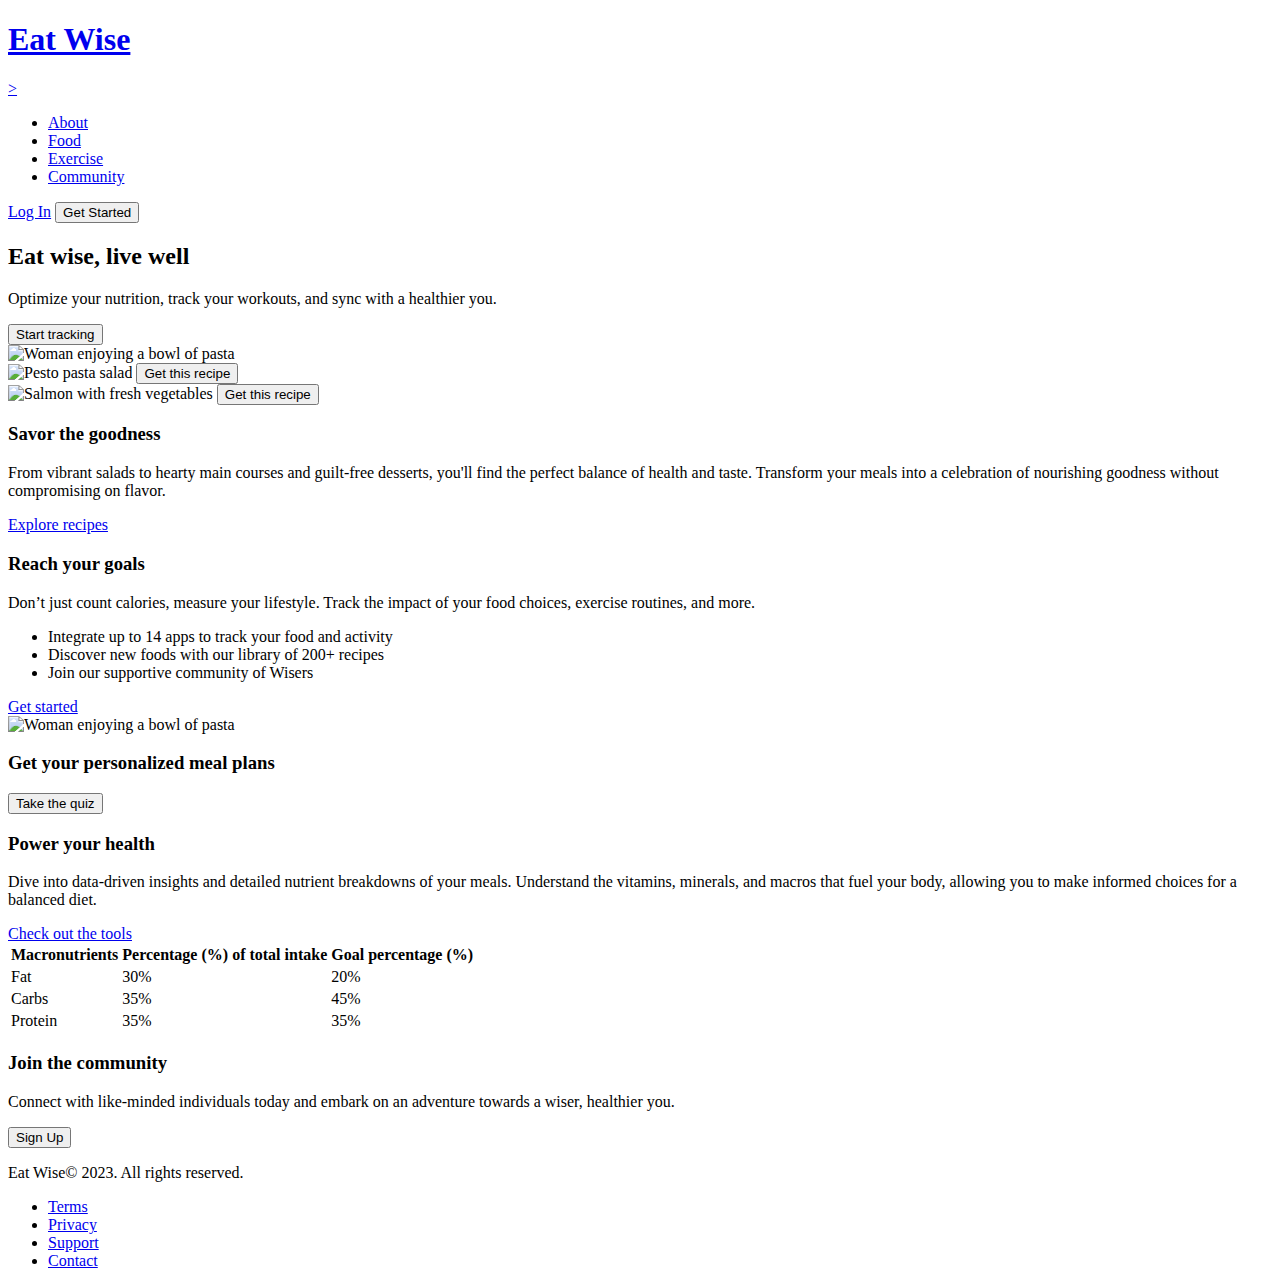
==== pages/index.html @ 027ab9b4 "initial commit" ====
<!DOCTYPE html>
<html lang="en">
<head>
    <meta charset="UTF-8">
    <meta name="viewport" content="width=device-width, initial-scale=1.0">
    <title>Eat Wise</title>
    <link rel="stylesheet" href="../styles.css"/>
    <script src="https://kit.fontawesome.com/c08bc4236f.js" crossorigin="anonymous"></script>
</head>
<body>
    <nav>
        <a href="index.html"><h1>Eat Wise</h1>></a>
        <ul>
            <li class="nav-link"><a href="#">About</a></li>
            <li class="nav-link"><a href="#">Food</a></li>
            <li class="nav-link"><a href="#">Exercise</a></li>
            <li class="nav-link"><a href="#">Community</a></li>
        </ul>
        <div>
            <a href="login.html">Log In</a>
            <button class="secondary green" type="button" >Get Started</button>
        </div>
    </nav>
    <section id="hero" class="flex">
        <div>
            <h2>Eat wise, live well</h2>
            <p>Optimize your nutrition, track your workouts, and sync with a healthier you.</p>
            <button class="primary" type="button">Start tracking</button>
        </div>
        <img src="../imgs/hero.png" alt="Woman enjoying a bowl of pasta"/>
    </section>
    <section id="recipe" class="flex">
        <div>
            <div>
                <img src="" alt="Pesto pasta salad"/>
                <button class="secondary" type="button">Get this recipe</button>
            </div>
            <div>
                <img src="" alt="Salmon with fresh vegetables"/>
                <button class="secondary" type="button">Get this recipe</button>
            </div>
        </div>
        <div>
            <h3>Savor the goodness</h3>
            <p>From vibrant salads to hearty main courses and guilt-free desserts, you'll find the perfect balance of health and taste. Transform your meals into a celebration of nourishing goodness without compromising on flavor.</p>
            <a href="#">Explore recipes <i class="fa-solid fa-arrow-right"></i></a>
        </div>
    </section>
    <section class="flex">
        <div>
            <h3>Reach your goals</h3>
            <p>Don’t just count calories, measure your lifestyle. Track the impact of your food choices, exercise routines, and more.</p>
            <ul>
                <li>Integrate up to 14 apps to track your food and activity</li>
                <li>Discover new foods with our library of 200+ recipes</li>
                <li>Join our supportive community of Wisers</li>
            </ul>
            <a href="#">Get started <i class="fa-solid fa-arrow-right"></i></a>
        </div>
        <img src="../imgs/hero.png" alt="Woman enjoying a bowl of pasta"/>
    </section>
    <section id="quiz">
        <h3>Get your personalized meal plans</h3>
        <button class="secondary" type="button">Take the quiz <i class="fa-solid fa-arrow-right"></i></button>
    </section>
    <section id="data">
        <div>
            <h3>Power your health</h3>
            <p>Dive into data-driven insights and detailed nutrient breakdowns of your meals. Understand the vitamins, minerals, and macros that fuel your body, allowing you to make informed choices for a balanced diet.</p>
            <a href="#">Check out the tools <i class="fa-solid fa-arrow-right"></i></a>
        </div>
        <table>
            <thead>
                <th>Macronutrients</th>
                <th>Percentage (%) of total intake</th>
                <th>Goal percentage (%)</th>
            </thead>
            <tbody>
                <tr>
                    <td>Fat</td>
                    <td class="error">30%</td>
                    <td>20%</td>
                </tr>
                <tr>
                    <td>Carbs</td>
                    <td class="error">35%</td>
                    <td>45%</td>
                </tr>
                <tr>
                    <td>Protein</td>
                    <td class="success">35%</td>
                    <td>35%</td>
                </tr>
            </tbody>
        </table>
    </section>
    <section id="join">
        <h3>Join the community</h3>
        <p> Connect with like-minded individuals today and embark on an adventure towards a wiser, healthier you.</p>
        <button class="primary dark">Sign Up <i class="fa-solid fa-arrow-right"></i></button>
    </section>
</body>
<footer class="flex">
    <p><span class="bold">Eat Wise</span>© 2023. All rights reserved.</p>
    <ul>
        <li class="footer-link"><a href="#">Terms</a></li>
        <li class="footer-link"><a href="#">Privacy</a></li>
        <li class="footer-link"><a href="#">Support</a></li>
        <li class="footer-link"><a href="#">Contact</a></li>
    </ul>
</footer>
</html>
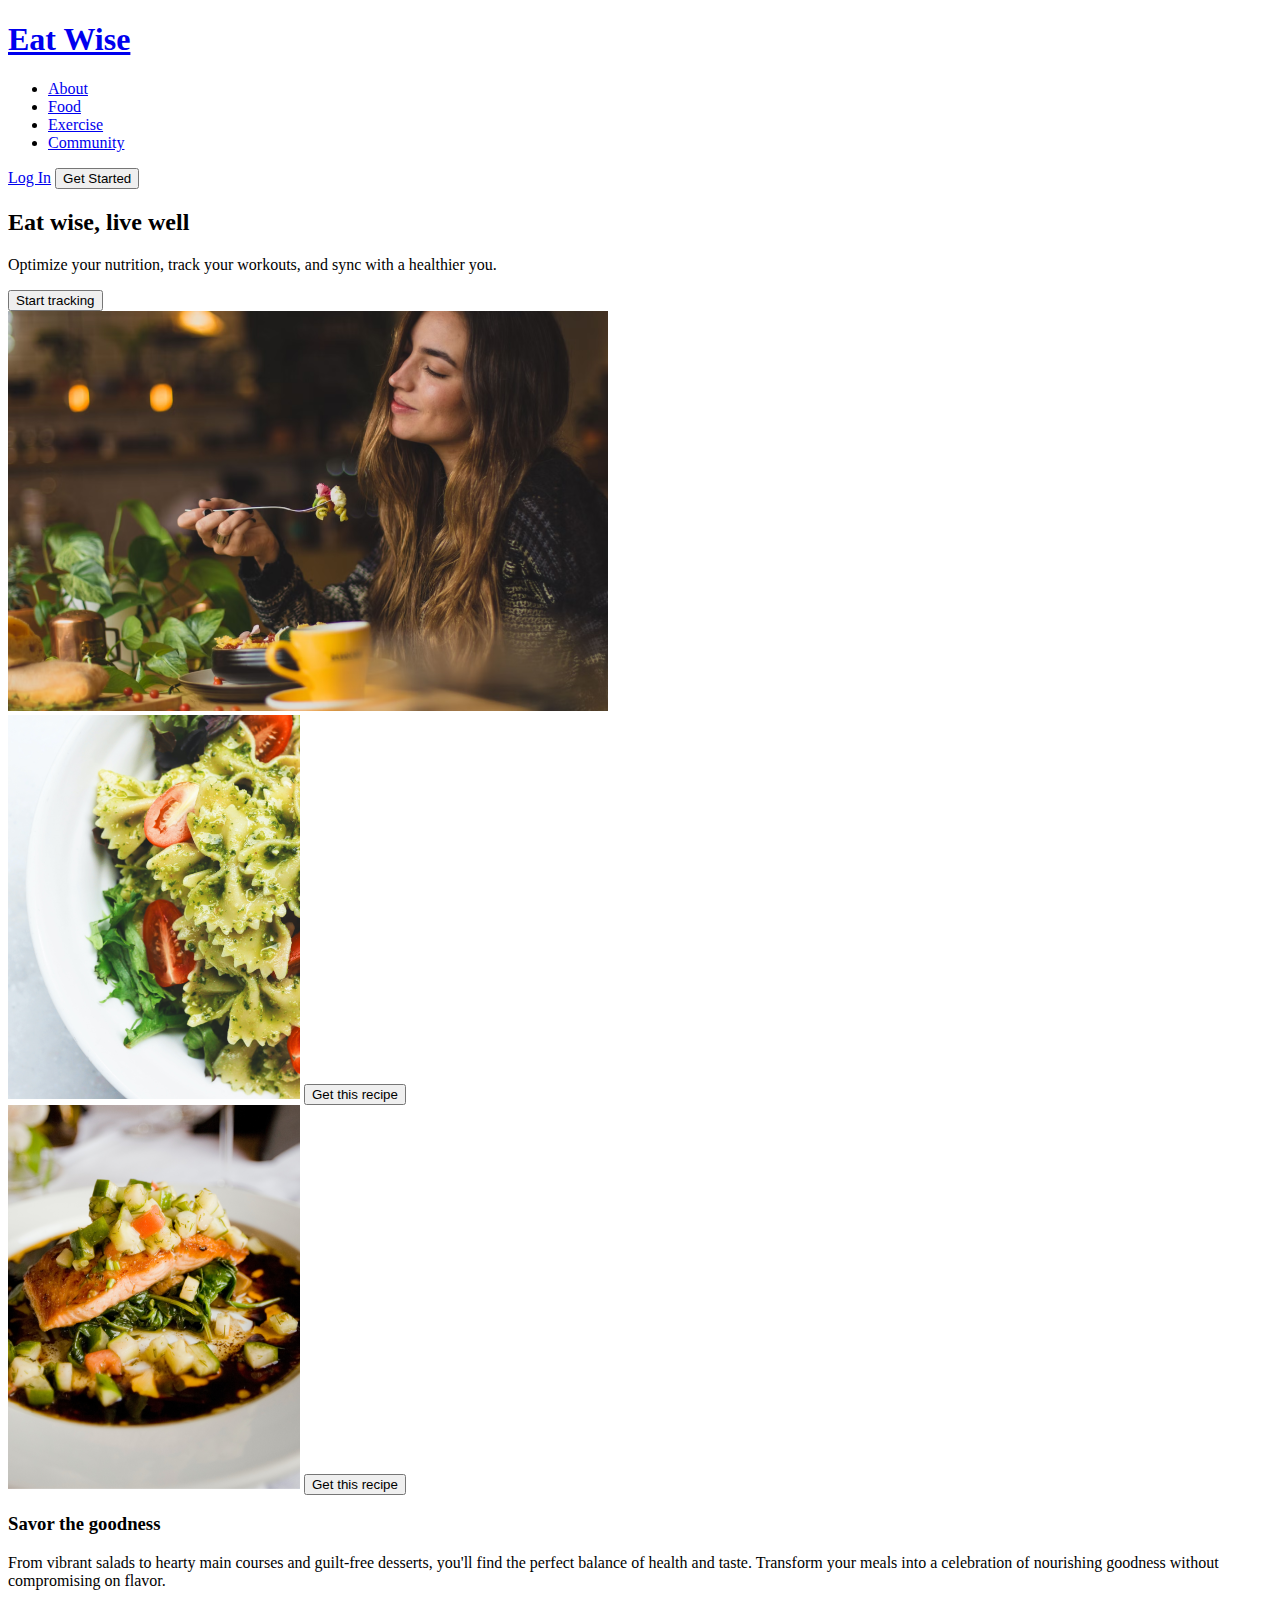
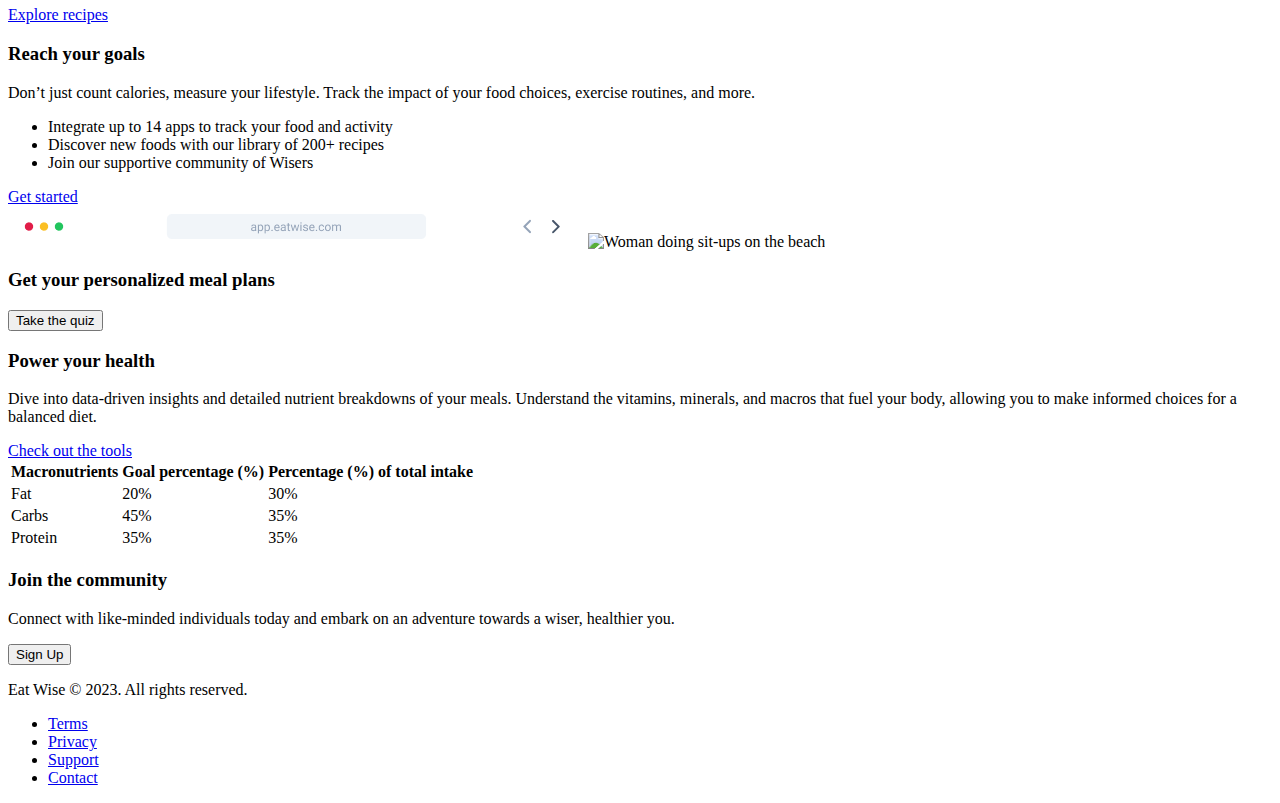
==== commit d0ee3227: "adjusted html for responsive css" ====
--- a/pages/index.html
+++ b/pages/index.html
@@ -5,108 +5,128 @@
     <meta name="viewport" content="width=device-width, initial-scale=1.0">
     <title>Eat Wise</title>
     <link rel="stylesheet" href="../styles.css"/>
+    <link rel="preconnect" href="https://fonts.googleapis.com">
+    <link rel="preconnect" href="https://fonts.gstatic.com" crossorigin>
+    <link href="https://fonts.googleapis.com/css2?family=Familjen+Grotesk:wght@400;500;600&family=Roboto:wght@400;500;700&display=swap" rel="stylesheet">
     <script src="https://kit.fontawesome.com/c08bc4236f.js" crossorigin="anonymous"></script>
 </head>
 <body>
-    <nav>
-        <a href="index.html"><h1>Eat Wise</h1>></a>
-        <ul>
-            <li class="nav-link"><a href="#">About</a></li>
-            <li class="nav-link"><a href="#">Food</a></li>
-            <li class="nav-link"><a href="#">Exercise</a></li>
-            <li class="nav-link"><a href="#">Community</a></li>
+    <nav class="flex">
+        <a href="index.html"><h1>Eat Wise</h1></a>
+        <ul id="nav-links" class="flex nav">
+            <li><a href="#">About</a></li>
+            <li><a href="#">Food</a></li>
+            <li><a href="#">Exercise</a></li>
+            <li><a href="#">Community</a></li>
         </ul>
-        <div>
+        <div class="buttons flex align-center">
             <a href="login.html">Log In</a>
             <button class="secondary green" type="button" >Get Started</button>
         </div>
     </nav>
-    <section id="hero" class="flex">
-        <div>
-            <h2>Eat wise, live well</h2>
-            <p>Optimize your nutrition, track your workouts, and sync with a healthier you.</p>
-            <button class="primary" type="button">Start tracking</button>
-        </div>
-        <img src="../imgs/hero.png" alt="Woman enjoying a bowl of pasta"/>
-    </section>
-    <section id="recipe" class="flex">
-        <div>
+    <main>
+        <section id="hero" class="flex align-center">
             <div>
-                <img src="" alt="Pesto pasta salad"/>
-                <button class="secondary" type="button">Get this recipe</button>
+                <h2>Eat wise, live well</h2>
+                <p>Optimize your nutrition, track your workouts, and sync with a healthier you.</p>
+                <button class="primary" type="button">Start tracking</button>
+            </div>
+            <div class="img-container">
+                <img src="../imgs/hero.png" alt="Woman enjoying a bowl of pasta"/>
+            </div>
+        </section>
+        <section id="recipe" class="flex align-center">
+            <div class="img-container flex">
+                <div>
+                    <img id="pasta" src="../imgs/pasta-salad.png" alt="Pesto pasta salad"/>
+                    <button class="secondary" type="button">Get this recipe</button>
+                </div>
+                <div>
+                    <img src="../imgs/salmon.png" alt="Salmon with fresh vegetables"/>
+                    <button class="secondary" type="button">Get this recipe</button>
+                </div>
             </div>
             <div>
-                <img src="" alt="Salmon with fresh vegetables"/>
-                <button class="secondary" type="button">Get this recipe</button>
+                <h3>Savor the goodness</h3>
+                <p>From vibrant salads to hearty main courses and guilt-free desserts, you'll find the perfect balance of health and taste. Transform your meals into a celebration of nourishing goodness without compromising on flavor.</p>
+                <a href="#">Explore recipes<i class="fa-solid fa-arrow-right"></i></a>
             </div>
-        </div>
-        <div>
-            <h3>Savor the goodness</h3>
-            <p>From vibrant salads to hearty main courses and guilt-free desserts, you'll find the perfect balance of health and taste. Transform your meals into a celebration of nourishing goodness without compromising on flavor.</p>
-            <a href="#">Explore recipes <i class="fa-solid fa-arrow-right"></i></a>
-        </div>
-    </section>
-    <section class="flex">
-        <div>
-            <h3>Reach your goals</h3>
-            <p>Don’t just count calories, measure your lifestyle. Track the impact of your food choices, exercise routines, and more.</p>
-            <ul>
-                <li>Integrate up to 14 apps to track your food and activity</li>
-                <li>Discover new foods with our library of 200+ recipes</li>
-                <li>Join our supportive community of Wisers</li>
-            </ul>
-            <a href="#">Get started <i class="fa-solid fa-arrow-right"></i></a>
-        </div>
-        <img src="../imgs/hero.png" alt="Woman enjoying a bowl of pasta"/>
-    </section>
-    <section id="quiz">
-        <h3>Get your personalized meal plans</h3>
-        <button class="secondary" type="button">Take the quiz <i class="fa-solid fa-arrow-right"></i></button>
-    </section>
-    <section id="data">
-        <div>
-            <h3>Power your health</h3>
-            <p>Dive into data-driven insights and detailed nutrient breakdowns of your meals. Understand the vitamins, minerals, and macros that fuel your body, allowing you to make informed choices for a balanced diet.</p>
-            <a href="#">Check out the tools <i class="fa-solid fa-arrow-right"></i></a>
-        </div>
-        <table>
-            <thead>
-                <th>Macronutrients</th>
-                <th>Percentage (%) of total intake</th>
-                <th>Goal percentage (%)</th>
-            </thead>
-            <tbody>
-                <tr>
-                    <td>Fat</td>
-                    <td class="error">30%</td>
-                    <td>20%</td>
-                </tr>
-                <tr>
-                    <td>Carbs</td>
-                    <td class="error">35%</td>
-                    <td>45%</td>
-                </tr>
-                <tr>
-                    <td>Protein</td>
-                    <td class="success">35%</td>
-                    <td>35%</td>
-                </tr>
-            </tbody>
-        </table>
-    </section>
-    <section id="join">
-        <h3>Join the community</h3>
-        <p> Connect with like-minded individuals today and embark on an adventure towards a wiser, healthier you.</p>
-        <button class="primary dark">Sign Up <i class="fa-solid fa-arrow-right"></i></button>
-    </section>
+        </section>
+        <section id="goals" class="flex align-center">
+            <div>
+                <h3>Reach your goals</h3>
+                <p>Don’t just count calories, measure your lifestyle. Track the impact of your food choices, exercise routines, and more.</p>
+                <ul id="selling-points">
+                    <li><i class="fa-solid fa-check"></i>Integrate up to 14 apps to track your food and activity</li>
+                    <li><i class="fa-solid fa-check"></i>Discover new foods with our library of 200+ recipes</li>
+                    <li><i class="fa-solid fa-check"></i>Join our supportive community of Wisers</li>
+                </ul>
+                <a href="#">Get started<i class="fa-solid fa-arrow-right"></i></a>
+            </div>
+            <div id="gif-container" class="img-container">
+                <img id="top-bar" src="../imgs/top-bar.png" alt=""/> <!-- Decorative img-->
+                <img id="gif" src="../imgs/sit-ups.gif" alt="Woman doing sit-ups on the beach"/>
+            </div>
+        </section>
+        <section id="quiz">
+            <div class="banner flex align-center">
+                <div>
+                    <h3>Get your personalized meal plans</h3>
+                    <button class="secondary" type="button">Take the quiz<i class="fa-solid fa-arrow-right"></i></button>            
+                </div>
+            </div>
+        </section>
+        <section id="data" class="flex align-center">
+            <div>
+                <h3>Power your health</h3>
+                <p>Dive into data-driven insights and detailed nutrient breakdowns of your meals. Understand the vitamins, minerals, and macros that fuel your body, allowing you to make informed choices for a balanced diet.</p>
+                <a href="#">Check out the tools<i class="fa-solid fa-arrow-right"></i></a>
+            </div>
+            <table>
+                <thead>
+                    <tr>
+                        <th>Macronutrients</th>
+                        <th>Goal percentage (%)</th>
+                        <th>Percentage (%) of total intake</th>
+                    </tr>
+                </thead>
+                <tbody>
+                    <tr>
+                        <td>Fat</td>
+                        <td>20%</td>
+                        <td class="error">30%</td>
+                    </tr>
+                    <tr>
+                        <td>Carbs</td>
+                        <td>45%</td>
+                        <td class="error">35%</td>
+                    </tr>
+                    <tr>
+                        <td>Protein</td>
+                        <td>35%</td>
+                        <td class="success">35%</td>
+                    </tr>
+                </tbody>
+            </table>
+        </section>
+        <section id="join">
+            <div class="banner flex align-center">
+                <div>
+                    <h3>Join the community</h3>
+                    <p> Connect with like-minded individuals today and embark on an adventure towards a wiser, healthier you.</p>
+                    <button class="primary dark">Sign Up<i class="fa-solid fa-arrow-right"></i></button>            
+                </div>
+            </div>
+        </section>
+    </main>
 </body>
-<footer class="flex">
-    <p><span class="bold">Eat Wise</span>© 2023. All rights reserved.</p>
-    <ul>
-        <li class="footer-link"><a href="#">Terms</a></li>
-        <li class="footer-link"><a href="#">Privacy</a></li>
-        <li class="footer-link"><a href="#">Support</a></li>
-        <li class="footer-link"><a href="#">Contact</a></li>
+<footer class="flex space-btw">
+    <p><span class="bold">Eat Wise </span>© 2023. All rights reserved.</p>
+    <ul id="footer-links" class="flex">
+        <li><a href="#">Terms</a></li>
+        <li><a href="#">Privacy</a></li>
+        <li><a href="#">Support</a></li>
+        <li><a href="#">Contact</a></li>
     </ul>
 </footer>
 </html>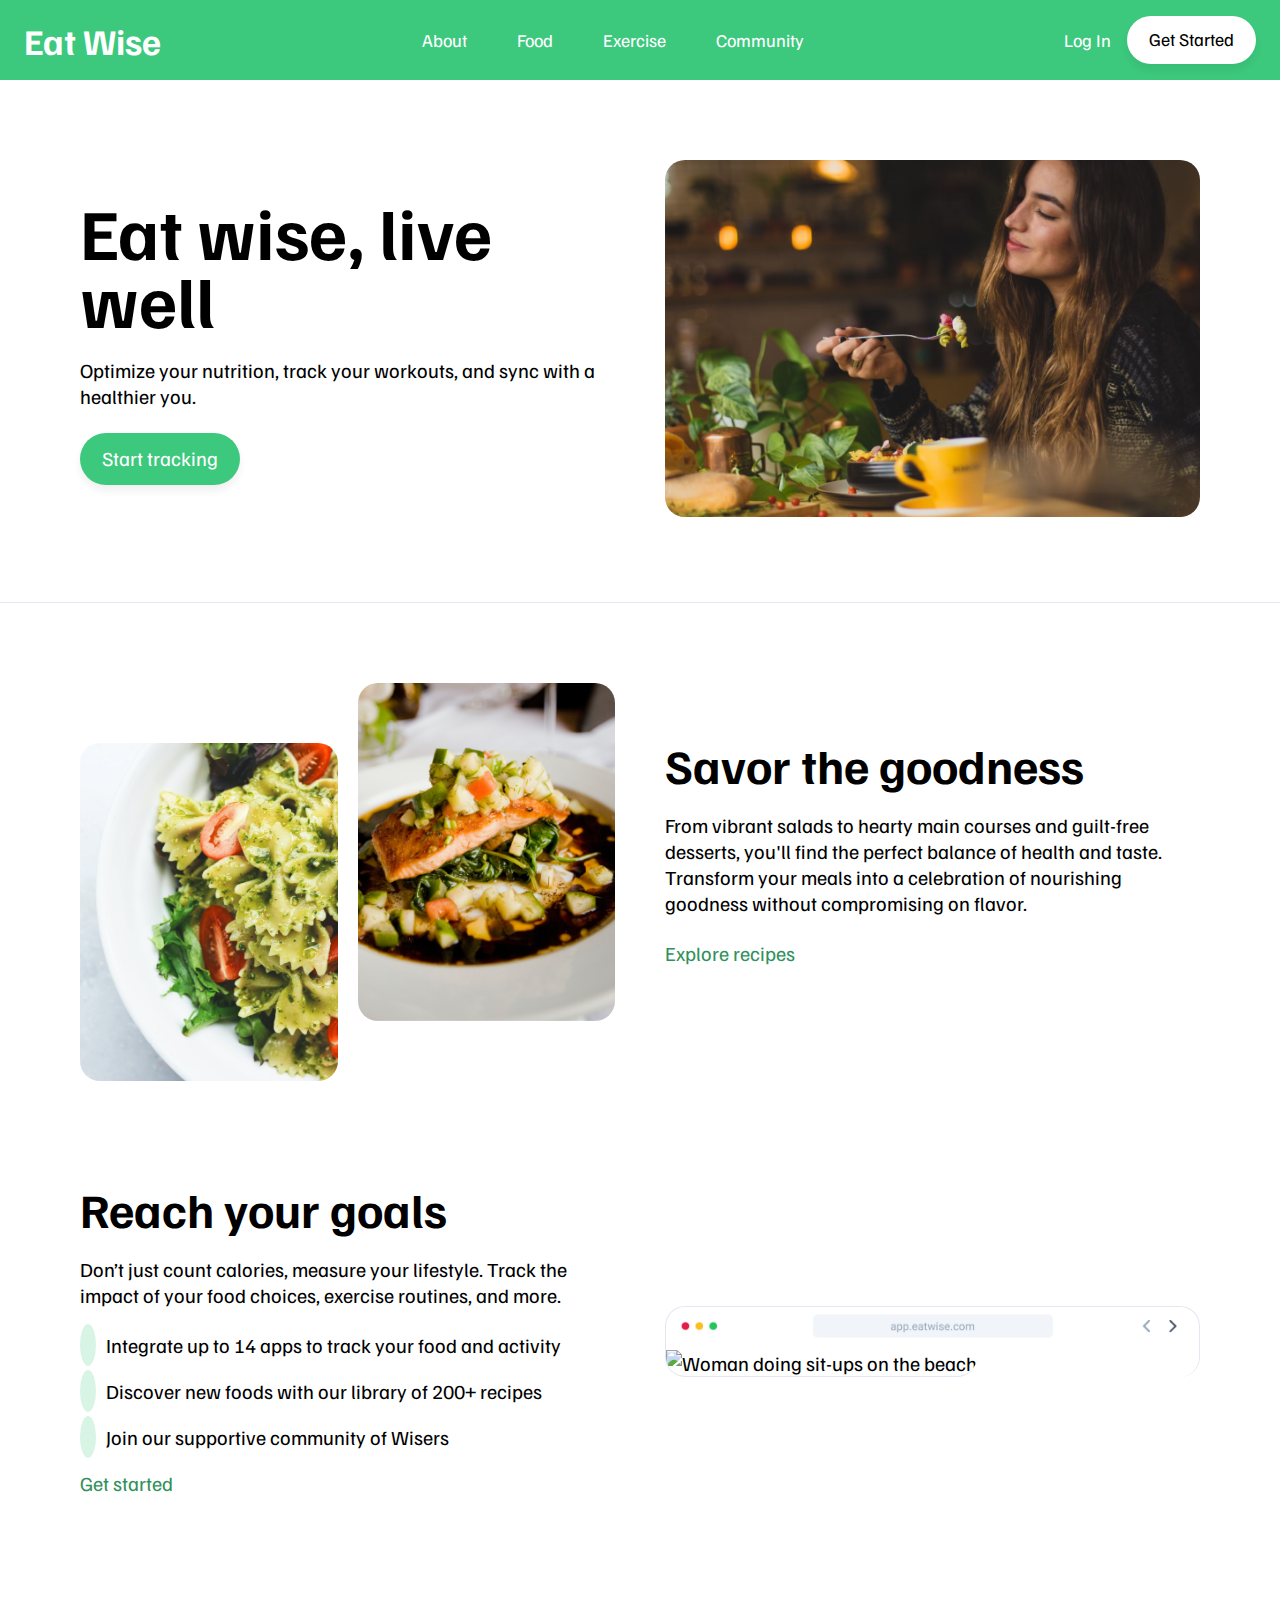
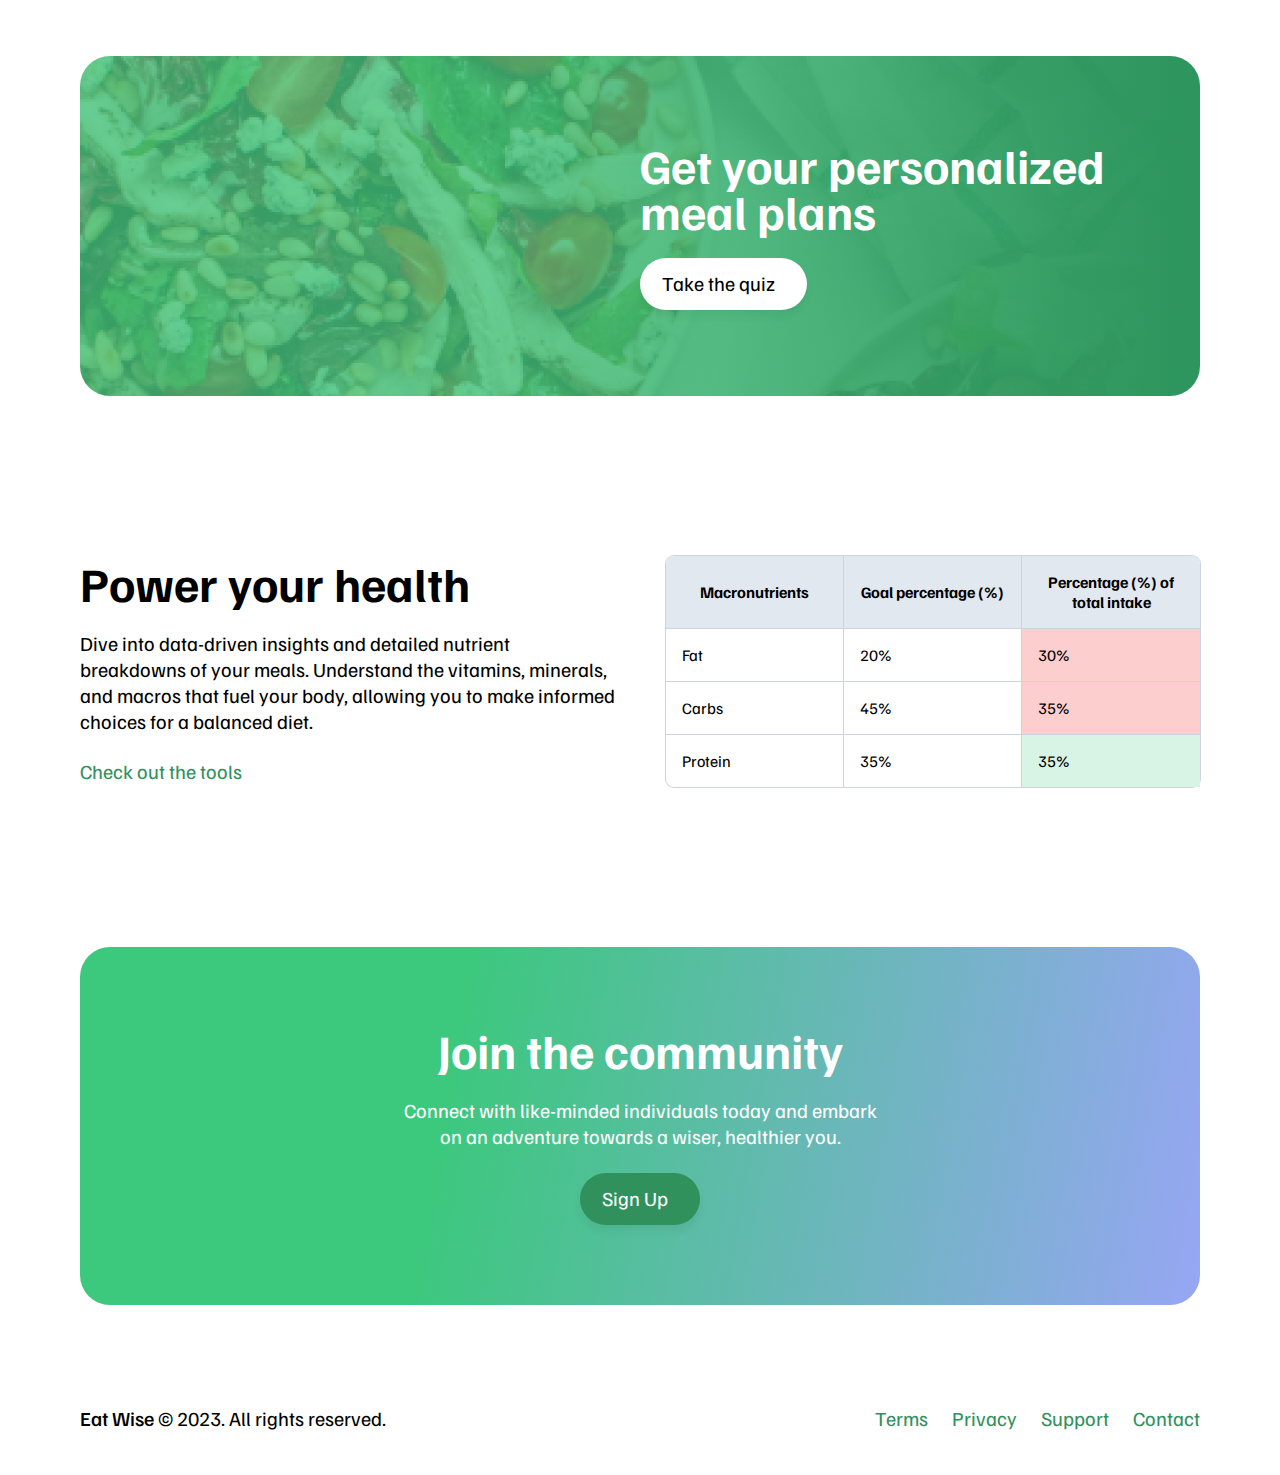
==== commit dbaa7a70: "adjust html for transitions and linked new pages" ====
--- a/pages/index.html
+++ b/pages/index.html
@@ -21,7 +21,7 @@
         </ul>
         <div class="buttons flex align-center">
             <a href="login.html">Log In</a>
-            <button class="secondary green" type="button" >Get Started</button>
+            <button class="secondary green" type="button" onclick="window.location.href = 'register.html'">Get Started</button>
         </div>
     </nav>
     <main>
@@ -36,14 +36,14 @@
             </div>
         </section>
         <section id="recipe" class="flex align-center">
-            <div class="img-container flex">
-                <div>
+            <div id="recipe-imgs" class="flex">
+                <div class="img-container">
                     <img id="pasta" src="../imgs/pasta-salad.png" alt="Pesto pasta salad"/>
-                    <button class="secondary" type="button">Get this recipe</button>
+                    <button class="secondary recipe" type="button">Get this recipe</button>
                 </div>
-                <div>
+                <div class="img-container">
                     <img src="../imgs/salmon.png" alt="Salmon with fresh vegetables"/>
-                    <button class="secondary" type="button">Get this recipe</button>
+                    <button class="secondary recipe" type="button">Get this recipe</button>
                 </div>
             </div>
             <div>
@@ -61,7 +61,7 @@
                     <li><i class="fa-solid fa-check"></i>Discover new foods with our library of 200+ recipes</li>
                     <li><i class="fa-solid fa-check"></i>Join our supportive community of Wisers</li>
                 </ul>
-                <a href="#">Get started<i class="fa-solid fa-arrow-right"></i></a>
+                <a href="register.html">Get started<i class="fa-solid fa-arrow-right"></i></a>
             </div>
             <div id="gif-container" class="img-container">
                 <img id="top-bar" src="../imgs/top-bar.png" alt=""/> <!-- Decorative img-->
@@ -114,7 +114,7 @@
                 <div>
                     <h3>Join the community</h3>
                     <p> Connect with like-minded individuals today and embark on an adventure towards a wiser, healthier you.</p>
-                    <button class="primary dark">Sign Up<i class="fa-solid fa-arrow-right"></i></button>            
+                    <button class="primary dark" type="button" onclick="window.location.href = 'register.html'">Sign Up<i class="fa-solid fa-arrow-right"></i></button>            
                 </div>
             </div>
         </section>
--- a/styles.css
+++ b/styles.css
@@ -0,0 +1,342 @@
+* {
+    margin: 0;
+    padding: 0;
+    box-sizing: border-box;
+}
+
+:root {
+    --black: #111;
+    --white: #fff;
+    --gray-light: #E2E8F0;
+    --gray: #CBD5E1;
+    --accent-green: #3CC87D;
+    --accent-green-dark: #31915C;
+    --accent-green-light: #D8F4E5;
+    --error-red-light: #FCCECE;
+}
+
+.sr-only {
+	border: 0 !important;
+	clip: rect(1px, 1px, 1px, 1px) !important;
+	-webkit-clip-path: inset(50%) !important;
+		clip-path: inset(50%) !important;
+	height: 1px !important;
+	margin: -1px !important;
+	overflow: hidden !important;
+	padding: 0 !important;
+	position: absolute !important;
+	width: 1px !important;
+	white-space: nowrap !important;
+}
+
+body, footer {
+    margin: 0 auto;
+}
+
+body, footer, button, input, select {
+    font-family: 'Familjen Grotesk', Roboto, sans-serif;
+}
+
+body, footer, button {
+    font-size: 20px;
+}
+
+main {
+    max-width: 1600px;
+}
+
+.flex {
+    display: flex;
+}
+
+.flex-col {
+    flex-direction: column;
+}
+
+.justify-center {
+    justify-content: center;
+}
+
+.space-btw {
+    justify-content: space-between;
+}
+
+.align-center {
+    align-items: center;
+}
+
+nav {
+    padding: 16px 24px;
+    justify-content: space-between;
+    align-items: center;
+    align-self: stretch;
+}
+
+nav, nav button {
+    font-size: 18px;
+}
+
+#nav-links, section {
+    gap: 50px;
+}
+
+#footer-links {
+    gap: 24px
+}
+
+ul {
+    list-style: none;
+}
+
+a {
+    text-decoration: none;
+}
+
+a, #selling-points i {
+    color: var(--accent-green-dark);
+}
+
+nav a, button.primary, .banner {
+    color: var(--white, #fff);
+}
+
+button {
+    padding: 12px 22px 14px;
+    border-radius: 100px;
+    border: 0;
+    cursor: pointer;
+    box-shadow: 0 6px 8px rgba(0, 0, 0, 0.06);
+    transition: transform 0.3s ease;
+}
+
+button.primary, nav {
+    background-color: var(--accent-green);
+}
+
+button.secondary {
+    background-color: var(--white, #fff);
+}
+
+button.dark {
+    background-color: var(--accent-green-dark);
+}
+
+button:hover {
+    transform: translateY(-4px);
+    box-shadow: 0 6px 8px rgba(0, 0, 0, 0.1);
+}
+
+nav .buttons {
+    gap: 16px;
+}
+
+h2 {
+    font-size: 72px;
+    line-height: 68px;
+}
+
+h3, .h3 {
+    font-size: 48px;
+    line-height: 46px;
+}
+
+.bold {
+    font-weight: 500;
+}
+
+h2, h3, p {
+    margin-bottom: 24px;
+}
+
+section, #quiz > div, #join > div {
+    padding: 80px;
+}
+
+footer {
+    padding: 20px 80px 20px
+}
+
+#recipe-imgs {
+    gap: 20px;
+}
+
+.img-container {
+    position: relative;
+    overflow: hidden;
+}
+
+#recipe-imgs .img-container:first-child {
+    position: relative;
+    top: 60px;
+}
+
+img {
+    border-radius: 20px;
+    object-fit: contain;
+}
+
+button.recipe {
+    position: absolute;
+    left: 20px;
+    bottom: -50px;
+    transition: bottom 0.3s ease;
+}
+
+.img-container:hover button.recipe {
+    bottom: 20px;
+  }
+
+#gif-container {
+    border: var(--gray-light) 1px solid;
+    border-bottom: none;
+    border-radius: 20px;
+}
+
+#hero {
+    border-bottom: 1px var(--gray-light) solid;
+}
+
+section > div, .banner > div {
+    width: 50%;
+}
+
+.img-container img {
+    width: 100%;
+}
+
+#gif {
+    border-radius: 0 0 20px 20px;
+    border-bottom: var(--gray-light) 1px solid;
+}
+
+i {
+    margin-left: 10px;
+}
+
+.banner {
+    border-radius: 30px;
+    width: 100%;
+    min-height: 340px;
+}
+
+#quiz .banner {
+    background: linear-gradient(0deg, rgba(60, 200, 125, 0.75) 0%, rgba(60, 200, 125, 0.75) 100%), linear-gradient(270deg, #000 1.85%, rgba(0, 0, 0, 0.00) 63.65%), url('./imgs/meal-plan.png'), lightgray 50% / contain no-repeat;
+}
+
+#quiz .banner > div {
+    margin-left: auto;
+}
+
+#join .banner {
+    background: linear-gradient(100deg, #3CC87D 0%, #3CC87D 33%, #97A6F4 100%);
+    text-align: center;
+}
+
+#join .banner > div {
+    margin: 0 auto;
+}
+
+table {
+    border-radius: 8px;
+    border-collapse: collapse;
+    font-size: 16px;
+    border-style: hidden;
+    box-shadow: 0 0 0 1px var(--gray);
+}
+
+th:first-child {
+    border-top-left-radius: 8px;
+}
+
+th:last-child {
+    border-top-right-radius: 8px;
+}
+
+th {
+    width: 33.3%;
+    background-color: var(--gray-light);
+}
+
+th, td {
+    padding: 16px;
+    border: var(--gray) 1px solid;
+}
+
+.error {
+    background-color: var(--error-red-light);
+}
+
+.success {
+    background-color: var(--accent-green-light);
+}
+
+#selling-points li {
+    margin-left: 40px;
+    margin-bottom: 20px;
+}
+
+#selling-points i {
+    border-radius: 100%;
+    background-color: var(--accent-green-light);
+    padding: 8px;
+    margin-left: -40px;
+    margin-right: 10px;
+}
+
+
+@media screen and (max-width: 1080px) {
+    section, #quiz > div, #join > div, footer {
+        padding: 60px;
+    }
+
+    h2 {
+        font-size: 62px;
+        line-height: 52px;
+    }
+
+    h3, .h3 {
+        font-size: 42px;
+        line-height: 40px;
+    }
+
+    p, main li {
+        font-size: 18px;
+    }
+
+    .banner > div {
+        width: 100%;
+
+    }
+}
+
+@media screen and (max-width: 980px) {
+    section, #quiz > div, #join > div, footer {
+        padding: 60px 40px;
+    }
+
+    #hero img {
+        height: 250px;
+        object-fit: cover;
+    }
+
+    #pasta, #pasta + button {
+        display: none;
+    }
+
+    #goals, #data, footer {
+        flex-direction: column;
+    }
+
+    #goals > *, #data > * {
+        width: 100%;
+    }
+
+    h2 {
+        font-size: 48px;
+        line-height: 44px;
+    }
+
+    #nav-links {
+        display: none;
+    }
+}